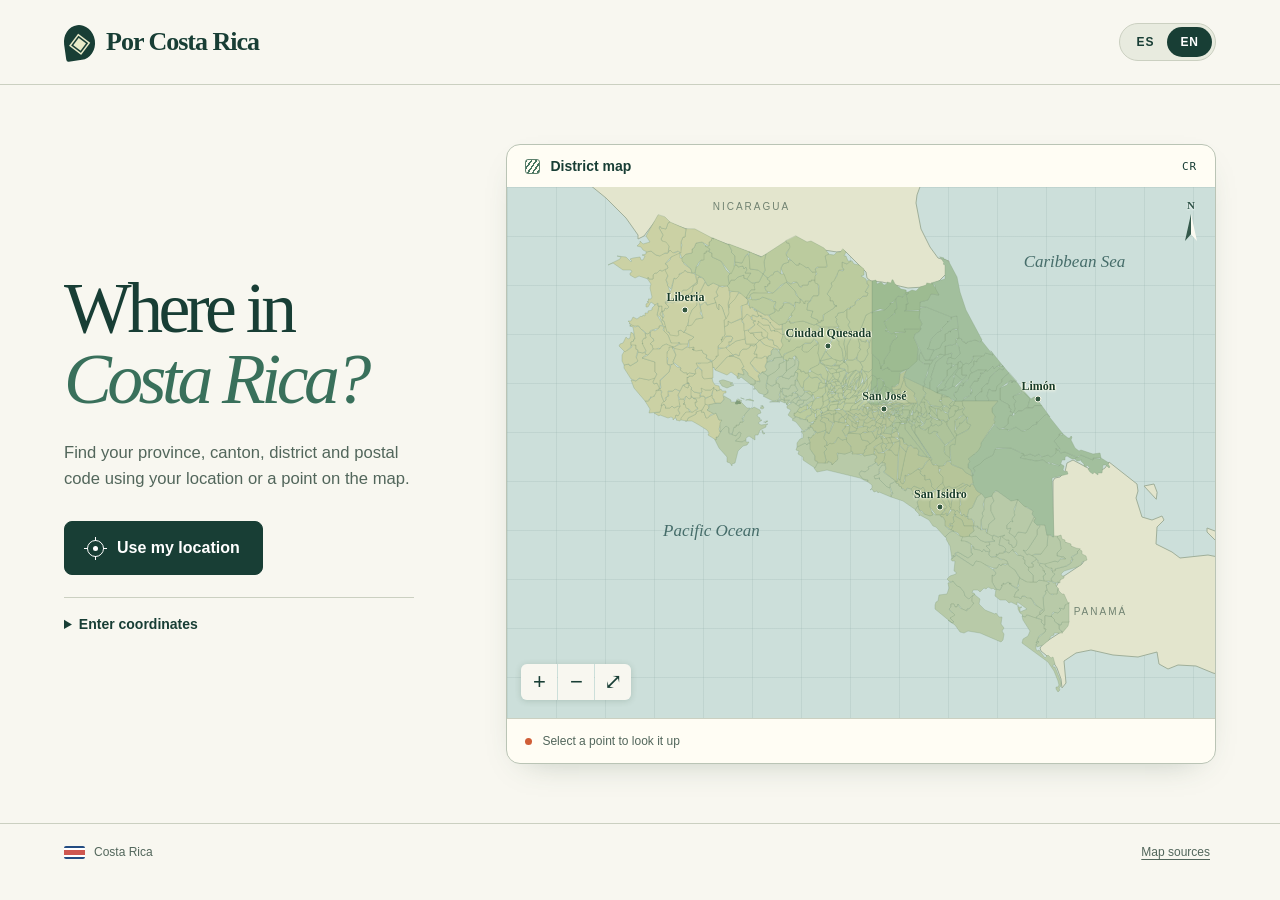
==== docs/index.html @ 9b142608 "Add bilingual Costa Rica district and postal code locator" ====
<!doctype html>
<html lang="es">
<head>
  <meta charset="utf-8"><meta name="viewport" content="width=device-width,initial-scale=1">
  <meta name="theme-color" content="#f6f5ed">
  <meta name="description" content="Encontrá la provincia, cantón, distrito y código postal de cualquier punto de Costa Rica.">
  <title>Por Costa Rica · Localizador</title>
  <link rel="stylesheet" href="leaflet.css"><link rel="stylesheet" href="site.css">
  <script defer src="leaflet.js"></script><script defer src="site.js"></script>
</head>
<body>
  <header><div class="brand"><span class="brand-mark" aria-hidden="true">◈</span>Por Costa Rica</div>
    <nav aria-label="Idioma / Language"><button lang="es" id="es" aria-label="Español">ES</button><button lang="en" id="en" aria-label="English">EN</button></nav>
  </header>
  <main>
    <section class="panel">
      <div class="intro" id="intro"><h1><span data-t="heading">¿Dónde en</span> <em>Costa Rica<span data-t="punct">?</span></em></h1><p data-t="intro">Encontrá tu provincia, cantón, distrito y código postal con tu ubicación o tocando el mapa.</p></div>
      <section id="answer" hidden aria-live="polite">
        <small data-t="district">Distrito</small><h2 id="districtName"></h2>
        <dl><div><dt data-t="province">Provincia</dt><dd id="province"></dd></div><div><dt data-t="canton">Cantón</dt><dd id="canton"></dd></div></dl>
        <div class="postal"><div><small data-t="postal">Código postal</small><strong id="code"></strong></div><button id="copy" data-t="copy">Copiar</button></div>
      </section>
      <button id="locate" class="primary"><span class="target" aria-hidden="true"></span><span data-t="locate">Usar mi ubicación</span></button>
      <p id="status" role="status"></p>
      <details id="coords"><summary data-t="coords">Ingresar coordenadas</summary>
        <form id="pointForm"><label for="point" data-t="latlon">Latitud, longitud</label><div class="inputs"><input id="point" placeholder="9.9333, -84.0833" required autocomplete="off"><button data-t="find">Buscar</button></div></form>
      </details>
    </section>
    <section class="atlas" aria-labelledby="mapTitle">
      <div class="atlas-head"><span class="swatch"></span><h2 id="mapTitle" data-t="map">Mapa de distritos</h2><span class="map-country">CR</span></div>
      <div class="mapwrap"><div id="map"></div><span class="compass" aria-hidden="true">N<i></i></span>
        <div class="controls"><button id="plus">+</button><button id="minus">−</button><button id="reset" class="reset">⤢</button></div>
        <button id="center" hidden data-t="center">Consultar centro del mapa</button>
      </div>
      <div class="atlas-foot"><span class="dot"></span><span id="mapHint" data-t="tap">Tocá un punto para consultarlo</span><span id="readout"></span></div>
    </section>
  </main>
  <footer><span class="country"><i aria-hidden="true"></i>Costa Rica</span><button id="sources" data-t="sources">Fuentes del mapa</button></footer>
  <dialog id="info"><button id="close">×</button><h2 data-t="sources">Fuentes del mapa</h2><p data-t="sourceText"></p><p><a href="https://geos.snitcr.go.cr/be/IGN_5_CO/wfs?service=WFS&amp;request=GetCapabilities">IGN · SNIT ↗</a> · <a href="https://sucursal.correos.go.cr/web/codigoPostal">Correos de Costa Rica ↗</a></p><p data-t="carto"></p></dialog>
</body></html>
---- docs/leaflet.css ----
/* required styles */

.leaflet-pane,
.leaflet-tile,
.leaflet-marker-icon,
.leaflet-marker-shadow,
.leaflet-tile-container,
.leaflet-pane > svg,
.leaflet-pane > canvas,
.leaflet-zoom-box,
.leaflet-image-layer,
.leaflet-layer {
	position: absolute;
	left: 0;
	top: 0;
	}
.leaflet-container {
	overflow: hidden;
	}
.leaflet-tile,
.leaflet-marker-icon,
.leaflet-marker-shadow {
	-webkit-user-select: none;
	   -moz-user-select: none;
	        user-select: none;
	  -webkit-user-drag: none;
	}
/* Prevents IE11 from highlighting tiles in blue */
.leaflet-tile::selection {
	background: transparent;
}
/* Safari renders non-retina tile on retina better with this, but Chrome is worse */
.leaflet-safari .leaflet-tile {
	image-rendering: -webkit-optimize-contrast;
	}
/* hack that prevents hw layers "stretching" when loading new tiles */
.leaflet-safari .leaflet-tile-container {
	width: 1600px;
	height: 1600px;
	-webkit-transform-origin: 0 0;
	}
.leaflet-marker-icon,
.leaflet-marker-shadow {
	display: block;
	}
/* .leaflet-container svg: reset svg max-width decleration shipped in Joomla! (joomla.org) 3.x */
/* .leaflet-container img: map is broken in FF if you have max-width: 100% on tiles */
.leaflet-container .leaflet-overlay-pane svg {
	max-width: none !important;
	max-height: none !important;
	}
.leaflet-container .leaflet-marker-pane img,
.leaflet-container .leaflet-shadow-pane img,
.leaflet-container .leaflet-tile-pane img,
.leaflet-container img.leaflet-image-layer,
.leaflet-container .leaflet-tile {
	max-width: none !important;
	max-height: none !important;
	width: auto;
	padding: 0;
	}

.leaflet-container img.leaflet-tile {
	/* See: https://bugs.chromium.org/p/chromium/issues/detail?id=600120 */
	mix-blend-mode: plus-lighter;
}

.leaflet-container.leaflet-touch-zoom {
	-ms-touch-action: pan-x pan-y;
	touch-action: pan-x pan-y;
	}
.leaflet-container.leaflet-touch-drag {
	-ms-touch-action: pinch-zoom;
	/* Fallback for FF which doesn't support pinch-zoom */
	touch-action: none;
	touch-action: pinch-zoom;
}
.leaflet-container.leaflet-touch-drag.leaflet-touch-zoom {
	-ms-touch-action: none;
	touch-action: none;
}
.leaflet-container {
	-webkit-tap-highlight-color: transparent;
}
.leaflet-container a {
	-webkit-tap-highlight-color: rgba(51, 181, 229, 0.4);
}
.leaflet-tile {
	filter: inherit;
	visibility: hidden;
	}
.leaflet-tile-loaded {
	visibility: inherit;
	}
.leaflet-zoom-box {
	width: 0;
	height: 0;
	-moz-box-sizing: border-box;
	     box-sizing: border-box;
	z-index: 800;
	}
/* workaround for https://bugzilla.mozilla.org/show_bug.cgi?id=888319 */
.leaflet-overlay-pane svg {
	-moz-user-select: none;
	}

.leaflet-pane         { z-index: 400; }

.leaflet-tile-pane    { z-index: 200; }
.leaflet-overlay-pane { z-index: 400; }
.leaflet-shadow-pane  { z-index: 500; }
.leaflet-marker-pane  { z-index: 600; }
.leaflet-tooltip-pane   { z-index: 650; }
.leaflet-popup-pane   { z-index: 700; }

.leaflet-map-pane canvas { z-index: 100; }
.leaflet-map-pane svg    { z-index: 200; }

.leaflet-vml-shape {
	width: 1px;
	height: 1px;
	}
.lvml {
	behavior: url(#default#VML);
	display: inline-block;
	position: absolute;
	}


/* control positioning */

.leaflet-control {
	position: relative;
	z-index: 800;
	pointer-events: visiblePainted; /* IE 9-10 doesn't have auto */
	pointer-events: auto;
	}
.leaflet-top,
.leaflet-bottom {
	position: absolute;
	z-index: 1000;
	pointer-events: none;
	}
.leaflet-top {
	top: 0;
	}
.leaflet-right {
	right: 0;
	}
.leaflet-bottom {
	bottom: 0;
	}
.leaflet-left {
	left: 0;
	}
.leaflet-control {
	float: left;
	clear: both;
	}
.leaflet-right .leaflet-control {
	float: right;
	}
.leaflet-top .leaflet-control {
	margin-top: 10px;
	}
.leaflet-bottom .leaflet-control {
	margin-bottom: 10px;
	}
.leaflet-left .leaflet-control {
	margin-left: 10px;
	}
.leaflet-right .leaflet-control {
	margin-right: 10px;
	}


/* zoom and fade animations */

.leaflet-fade-anim .leaflet-popup {
	opacity: 0;
	-webkit-transition: opacity 0.2s linear;
	   -moz-transition: opacity 0.2s linear;
	        transition: opacity 0.2s linear;
	}
.leaflet-fade-anim .leaflet-map-pane .leaflet-popup {
	opacity: 1;
	}
.leaflet-zoom-animated {
	-webkit-transform-origin: 0 0;
	    -ms-transform-origin: 0 0;
	        transform-origin: 0 0;
	}
svg.leaflet-zoom-animated {
	will-change: transform;
}

.leaflet-zoom-anim .leaflet-zoom-animated {
	-webkit-transition: -webkit-transform 0.25s cubic-bezier(0,0,0.25,1);
	   -moz-transition:    -moz-transform 0.25s cubic-bezier(0,0,0.25,1);
	        transition:         transform 0.25s cubic-bezier(0,0,0.25,1);
	}
.leaflet-zoom-anim .leaflet-tile,
.leaflet-pan-anim .leaflet-tile {
	-webkit-transition: none;
	   -moz-transition: none;
	        transition: none;
	}

.leaflet-zoom-anim .leaflet-zoom-hide {
	visibility: hidden;
	}


/* cursors */

.leaflet-interactive {
	cursor: pointer;
	}
.leaflet-grab {
	cursor: -webkit-grab;
	cursor:    -moz-grab;
	cursor:         grab;
	}
.leaflet-crosshair,
.leaflet-crosshair .leaflet-interactive {
	cursor: crosshair;
	}
.leaflet-popup-pane,
.leaflet-control {
	cursor: auto;
	}
.leaflet-dragging .leaflet-grab,
.leaflet-dragging .leaflet-grab .leaflet-interactive,
.leaflet-dragging .leaflet-marker-draggable {
	cursor: move;
	cursor: -webkit-grabbing;
	cursor:    -moz-grabbing;
	cursor:         grabbing;
	}

/* marker & overlays interactivity */
.leaflet-marker-icon,
.leaflet-marker-shadow,
.leaflet-image-layer,
.leaflet-pane > svg path,
.leaflet-tile-container {
	pointer-events: none;
	}

.leaflet-marker-icon.leaflet-interactive,
.leaflet-image-layer.leaflet-interactive,
.leaflet-pane > svg path.leaflet-interactive,
svg.leaflet-image-layer.leaflet-interactive path {
	pointer-events: visiblePainted; /* IE 9-10 doesn't have auto */
	pointer-events: auto;
	}

/* visual tweaks */

.leaflet-container {
	background: #ddd;
	outline-offset: 1px;
	}
.leaflet-container a {
	color: #0078A8;
	}
.leaflet-zoom-box {
	border: 2px dotted #38f;
	background: rgba(255,255,255,0.5);
	}


/* general typography */
.leaflet-container {
	font-family: "Helvetica Neue", Arial, Helvetica, sans-serif;
	font-size: 12px;
	font-size: 0.75rem;
	line-height: 1.5;
	}


/* general toolbar styles */

.leaflet-bar {
	box-shadow: 0 1px 5px rgba(0,0,0,0.65);
	border-radius: 4px;
	}
.leaflet-bar a {
	background-color: #fff;
	border-bottom: 1px solid #ccc;
	width: 26px;
	height: 26px;
	line-height: 26px;
	display: block;
	text-align: center;
	text-decoration: none;
	color: black;
	}
.leaflet-bar a,
.leaflet-control-layers-toggle {
	background-position: 50% 50%;
	background-repeat: no-repeat;
	display: block;
	}
.leaflet-bar a:hover,
.leaflet-bar a:focus {
	background-color: #f4f4f4;
	}
.leaflet-bar a:first-child {
	border-top-left-radius: 4px;
	border-top-right-radius: 4px;
	}
.leaflet-bar a:last-child {
	border-bottom-left-radius: 4px;
	border-bottom-right-radius: 4px;
	border-bottom: none;
	}
.leaflet-bar a.leaflet-disabled {
	cursor: default;
	background-color: #f4f4f4;
	color: #bbb;
	}

.leaflet-touch .leaflet-bar a {
	width: 30px;
	height: 30px;
	line-height: 30px;
	}
.leaflet-touch .leaflet-bar a:first-child {
	border-top-left-radius: 2px;
	border-top-right-radius: 2px;
	}
.leaflet-touch .leaflet-bar a:last-child {
	border-bottom-left-radius: 2px;
	border-bottom-right-radius: 2px;
	}

/* zoom control */

.leaflet-control-zoom-in,
.leaflet-control-zoom-out {
	font: bold 18px 'Lucida Console', Monaco, monospace;
	text-indent: 1px;
	}

.leaflet-touch .leaflet-control-zoom-in, .leaflet-touch .leaflet-control-zoom-out  {
	font-size: 22px;
	}


/* layers control */

.leaflet-control-layers {
	box-shadow: 0 1px 5px rgba(0,0,0,0.4);
	background: #fff;
	border-radius: 5px;
	}
.leaflet-control-layers-toggle {
	background-image: url(images/layers.png);
	width: 36px;
	height: 36px;
	}
.leaflet-retina .leaflet-control-layers-toggle {
	background-image: url(images/layers-2x.png);
	background-size: 26px 26px;
	}
.leaflet-touch .leaflet-control-layers-toggle {
	width: 44px;
	height: 44px;
	}
.leaflet-control-layers .leaflet-control-layers-list,
.leaflet-control-layers-expanded .leaflet-control-layers-toggle {
	display: none;
	}
.leaflet-control-layers-expanded .leaflet-control-layers-list {
	display: block;
	position: relative;
	}
.leaflet-control-layers-expanded {
	padding: 6px 10px 6px 6px;
	color: #333;
	background: #fff;
	}
.leaflet-control-layers-scrollbar {
	overflow-y: scroll;
	overflow-x: hidden;
	padding-right: 5px;
	}
.leaflet-control-layers-selector {
	margin-top: 2px;
	position: relative;
	top: 1px;
	}
.leaflet-control-layers label {
	display: block;
	font-size: 13px;
	font-size: 1.08333em;
	}
.leaflet-control-layers-separator {
	height: 0;
	border-top: 1px solid #ddd;
	margin: 5px -10px 5px -6px;
	}

/* Default icon URLs */
.leaflet-default-icon-path { /* used only in path-guessing heuristic, see L.Icon.Default */
	background-image: url(images/marker-icon.png);
	}


/* attribution and scale controls */

.leaflet-container .leaflet-control-attribution {
	background: #fff;
	background: rgba(255, 255, 255, 0.8);
	margin: 0;
	}
.leaflet-control-attribution,
.leaflet-control-scale-line {
	padding: 0 5px;
	color: #333;
	line-height: 1.4;
	}
.leaflet-control-attribution a {
	text-decoration: none;
	}
.leaflet-control-attribution a:hover,
.leaflet-control-attribution a:focus {
	text-decoration: underline;
	}
.leaflet-attribution-flag {
	display: inline !important;
	vertical-align: baseline !important;
	width: 1em;
	height: 0.6669em;
	}
.leaflet-left .leaflet-control-scale {
	margin-left: 5px;
	}
.leaflet-bottom .leaflet-control-scale {
	margin-bottom: 5px;
	}
.leaflet-control-scale-line {
	border: 2px solid #777;
	border-top: none;
	line-height: 1.1;
	padding: 2px 5px 1px;
	white-space: nowrap;
	-moz-box-sizing: border-box;
	     box-sizing: border-box;
	background: rgba(255, 255, 255, 0.8);
	text-shadow: 1px 1px #fff;
	}
.leaflet-control-scale-line:not(:first-child) {
	border-top: 2px solid #777;
	border-bottom: none;
	margin-top: -2px;
	}
.leaflet-control-scale-line:not(:first-child):not(:last-child) {
	border-bottom: 2px solid #777;
	}

.leaflet-touch .leaflet-control-attribution,
.leaflet-touch .leaflet-control-layers,
.leaflet-touch .leaflet-bar {
	box-shadow: none;
	}
.leaflet-touch .leaflet-control-layers,
.leaflet-touch .leaflet-bar {
	border: 2px solid rgba(0,0,0,0.2);
	background-clip: padding-box;
	}


/* popup */

.leaflet-popup {
	position: absolute;
	text-align: center;
	margin-bottom: 20px;
	}
.leaflet-popup-content-wrapper {
	padding: 1px;
	text-align: left;
	border-radius: 12px;
	}
.leaflet-popup-content {
	margin: 13px 24px 13px 20px;
	line-height: 1.3;
	font-size: 13px;
	font-size: 1.08333em;
	min-height: 1px;
	}
.leaflet-popup-content p {
	margin: 17px 0;
	margin: 1.3em 0;
	}
.leaflet-popup-tip-container {
	width: 40px;
	height: 20px;
	position: absolute;
	left: 50%;
	margin-top: -1px;
	margin-left: -20px;
	overflow: hidden;
	pointer-events: none;
	}
.leaflet-popup-tip {
	width: 17px;
	height: 17px;
	padding: 1px;

	margin: -10px auto 0;
	pointer-events: auto;

	-webkit-transform: rotate(45deg);
	   -moz-transform: rotate(45deg);
	    -ms-transform: rotate(45deg);
	        transform: rotate(45deg);
	}
.leaflet-popup-content-wrapper,
.leaflet-popup-tip {
	background: white;
	color: #333;
	box-shadow: 0 3px 14px rgba(0,0,0,0.4);
	}
.leaflet-container a.leaflet-popup-close-button {
	position: absolute;
	top: 0;
	right: 0;
	border: none;
	text-align: center;
	width: 24px;
	height: 24px;
	font: 16px/24px Tahoma, Verdana, sans-serif;
	color: #757575;
	text-decoration: none;
	background: transparent;
	}
.leaflet-container a.leaflet-popup-close-button:hover,
.leaflet-container a.leaflet-popup-close-button:focus {
	color: #585858;
	}
.leaflet-popup-scrolled {
	overflow: auto;
	}

.leaflet-oldie .leaflet-popup-content-wrapper {
	-ms-zoom: 1;
	}
.leaflet-oldie .leaflet-popup-tip {
	width: 24px;
	margin: 0 auto;

	-ms-filter: "progid:DXImageTransform.Microsoft.Matrix(M11=0.70710678, M12=0.70710678, M21=-0.70710678, M22=0.70710678)";
	filter: progid:DXImageTransform.Microsoft.Matrix(M11=0.70710678, M12=0.70710678, M21=-0.70710678, M22=0.70710678);
	}

.leaflet-oldie .leaflet-control-zoom,
.leaflet-oldie .leaflet-control-layers,
.leaflet-oldie .leaflet-popup-content-wrapper,
.leaflet-oldie .leaflet-popup-tip {
	border: 1px solid #999;
	}


/* div icon */

.leaflet-div-icon {
	background: #fff;
	border: 1px solid #666;
	}


/* Tooltip */
/* Base styles for the element that has a tooltip */
.leaflet-tooltip {
	position: absolute;
	padding: 6px;
	background-color: #fff;
	border: 1px solid #fff;
	border-radius: 3px;
	color: #222;
	white-space: nowrap;
	-webkit-user-select: none;
	-moz-user-select: none;
	-ms-user-select: none;
	user-select: none;
	pointer-events: none;
	box-shadow: 0 1px 3px rgba(0,0,0,0.4);
	}
.leaflet-tooltip.leaflet-interactive {
	cursor: pointer;
	pointer-events: auto;
	}
.leaflet-tooltip-top:before,
.leaflet-tooltip-bottom:before,
.leaflet-tooltip-left:before,
.leaflet-tooltip-right:before {
	position: absolute;
	pointer-events: none;
	border: 6px solid transparent;
	background: transparent;
	content: "";
	}

/* Directions */

.leaflet-tooltip-bottom {
	margin-top: 6px;
}
.leaflet-tooltip-top {
	margin-top: -6px;
}
.leaflet-tooltip-bottom:before,
.leaflet-tooltip-top:before {
	left: 50%;
	margin-left: -6px;
	}
.leaflet-tooltip-top:before {
	bottom: 0;
	margin-bottom: -12px;
	border-top-color: #fff;
	}
.leaflet-tooltip-bottom:before {
	top: 0;
	margin-top: -12px;
	margin-left: -6px;
	border-bottom-color: #fff;
	}
.leaflet-tooltip-left {
	margin-left: -6px;
}
.leaflet-tooltip-right {
	margin-left: 6px;
}
.leaflet-tooltip-left:before,
.leaflet-tooltip-right:before {
	top: 50%;
	margin-top: -6px;
	}
.leaflet-tooltip-left:before {
	right: 0;
	margin-right: -12px;
	border-left-color: #fff;
	}
.leaflet-tooltip-right:before {
	left: 0;
	margin-left: -12px;
	border-right-color: #fff;
	}

/* Printing */

@media print {
	/* Prevent printers from removing background-images of controls. */
	.leaflet-control {
		-webkit-print-color-adjust: exact;
		print-color-adjust: exact;
		}
	}
---- docs/site.css ----
:root{--paper:#f8f7f0;--ink:#183e35;--soft:#52665b;--line:#cbd0c1;--orange:#d05e37;color:var(--ink);background:var(--paper);font:16px/1.5 "Segoe UI",Arial,sans-serif}
*{box-sizing:border-box}body{margin:0}button,input,summary{font:inherit}button,summary{cursor:pointer}button{color:inherit}button:focus-visible,summary:focus-visible,a:focus-visible,input:focus-visible{outline:3px solid #b85827;outline-offset:3px}[hidden]{display:none!important}
header,footer,main{max-width:1536px;margin:auto}header,footer{display:flex;align-items:center;justify-content:space-between}header{padding:23px 5vw;border-bottom:1px solid var(--line)}.brand{display:flex;gap:11px;align-items:center;font:bold 26px/1 Georgia,serif;letter-spacing:-1px}.brand-mark{border-radius:55% 55% 55% 8%;background:var(--ink);color:#e9ebc9;display:grid;place-items:center;height:35px;width:31px;font:28px Georgia;transform:rotate(-8deg)}nav{display:flex;background:#e8ebdf;border:1px solid var(--line);padding:3px;border-radius:30px}nav button{border:none;background:none;border-radius:20px;font-size:12px;font-weight:700;letter-spacing:.08em;padding:6px 13px}nav button[aria-pressed=true]{background:var(--ink);color:white}
main{padding:clamp(34px,6vh,86px) 5vw;display:grid;grid-template-columns:minmax(255px,.72fr) minmax(0,1.35fr);align-items:center;gap:clamp(32px,5vw,90px);min-height:calc(100svh - 162px)}.panel{max-width:450px}.intro h1{font:normal clamp(55px,5.6vw,88px)/.99 Georgia,serif;letter-spacing:-.063em;margin:0 0 25px}.intro h1 em{display:block;color:#39705b;font-weight:400}.intro p{color:var(--soft);font-size:clamp(16px,1.3vw,20px);max-width:350px;line-height:1.6;margin:0 0 28px}.primary{background:var(--ink);border:1px solid var(--ink);padding:14px 22px;min-height:51px;color:white;border-radius:8px;display:flex;align-items:center;gap:13px;font-weight:600}.primary:hover{background:#295848}.target{width:17px;height:17px;border:1.5px solid currentColor;border-radius:50%;position:relative;display:grid;place-items:center}.target:before{content:'';width:5px;height:5px;border-radius:50%;background:currentColor}.target:after{position:absolute;content:'';inset:-4px;background:linear-gradient(currentColor,currentColor) center top/1px 4px no-repeat,linear-gradient(currentColor,currentColor) center bottom/1px 4px no-repeat,linear-gradient(currentColor,currentColor) left center/4px 1px no-repeat,linear-gradient(currentColor,currentColor) right center/4px 1px no-repeat}#status{font-size:14px;line-height:1.5;color:#7c482f}#status:empty{margin:0}details{margin-top:22px;border-top:1px solid var(--line);padding-top:16px;max-width:350px}summary{font-size:14px;font-weight:600}form label{display:block;font-size:13px;margin:12px 0 5px}.inputs{display:flex;gap:6px}input{min-width:0;flex:1;border:1px solid #819385;padding:8px;border-radius:4px;background:#fffef8}.inputs button,.postal button,#center{border:1px solid #a7b8a8;background:var(--paper);border-radius:5px;padding:6px 12px}
.atlas{background:#fffdf4;border:1px solid #bac4b5;border-radius:14px;overflow:hidden;box-shadow:0 12px 34px -20px #34554066}.atlas-head,.atlas-foot{display:flex;align-items:center;padding:13px 18px;gap:10px}.atlas-head h2{margin:0;font:600 14px "Segoe UI",sans-serif}.swatch{width:15px;height:15px;background:repeating-linear-gradient(125deg,#477460 0 1.5px,transparent 1.5px 4px);border:1px solid #5d816d;border-radius:3px}.map-country,#readout{margin-left:auto;font:11px ui-monospace,monospace;letter-spacing:.08em}.mapwrap{position:relative}.mapwrap,#map{height:clamp(370px,59vh,660px)}#map{background-color:#ccdfda;background-image:linear-gradient(#8faaa733 1px,transparent 1px),linear-gradient(90deg,#8faaa733 1px,transparent 1px);background-size:49px 49px;cursor:crosshair}.atlas-foot{border-top:1px solid var(--line);font-size:12px;color:var(--soft);min-height:44px}.dot{background:var(--orange);border-radius:50%;width:7px;height:7px}.compass,.controls,#center{position:absolute;z-index:500}.compass{right:18px;top:12px;display:grid;justify-items:center;gap:3px;font:600 11px Georgia;color:#2d5247;text-shadow:0 1px 2px white;pointer-events:none}.compass i{width:12px;height:27px;background:linear-gradient(90deg,#34594b 50%,#fbfaf1 50%);clip-path:polygon(50% 0,100% 100%,50% 75%,0 100%)}.controls{left:14px;bottom:18px;display:flex;gap:1px;border-radius:6px;overflow:hidden;box-shadow:0 1px 6px #34543c33}.controls button{width:36px;height:36px;background:var(--paper);border:none;font-size:22px;line-height:1}#center{bottom:22px;right:12px;font-size:12px}.place-label,.water-label,.neighbor-label{background:none;border:none;white-space:nowrap;text-align:center;pointer-events:none}.place-label span,.water-label span,.neighbor-label span{display:inline-block;transform:translate(-50%,-50%)}.place-label{color:#183c2a;font:600 12px Georgia;text-shadow:0 1px 3px #ffffed,1px 0 #ffffed,-1px 0 #ffffed}.water-label{color:#466d6a;font:italic 17px Georgia}.neighbor-label{color:#708271;font:10px "Segoe UI",sans-serif;letter-spacing:2px}.pin{border-radius:50% 50% 50% 0;background:#be502e;border:3px solid white;transform:rotate(-45deg);box-shadow:0 2px 7px #254b3966;width:25px;height:25px}.leaflet-control-attribution{font-size:9px!important}
small,dt{color:var(--soft);font-size:13px}#answer h2,dialog h2{font:normal clamp(36px,4.5vw,66px)/1.08 Georgia;margin:4px 0 15px;letter-spacing:-.04em}dl{margin:0}dl div,.postal{display:flex;align-items:center;justify-content:space-between;border-top:1px solid var(--line);padding:8px 0}dd{margin:0;font-weight:600}.postal{padding:12px 0 20px}.postal strong{display:block;font:500 32px/1.2 ui-monospace,monospace;letter-spacing:.04em}.postal button{font-size:13px}footer{border-top:1px solid var(--line);padding:18px 5vw;font-size:12px;color:var(--soft)}footer button{background:none;border:0;text-decoration:underline;text-underline-offset:3px}.country{display:flex;gap:9px;align-items:center}.country i{width:21px;height:13px;background:linear-gradient(#234c82 16%,#fff 16% 33%,#ce5750 33% 67%,white 67% 84%,#234c82 84%);border-radius:2px}dialog{max-width:min(460px,90vw);border:1px solid var(--line);border-radius:12px;background:var(--paper);color:var(--ink);padding:30px}dialog::backdrop{background:#173e3566}dialog a{color:var(--ink)}dialog h2{font-size:30px}#close{float:right;background:none;border:0;font-size:24px}
@media(max-width:760px){header{padding:14px 5vw}.brand{font-size:22px}.brand-mark{height:29px;width:26px;font-size:23px}main{display:flex;flex-direction:column;align-items:stretch;gap:22px;padding:24px 5vw;min-height:0}.panel{max-width:none}.intro h1{font-size:clamp(38px,8vw,57px);margin-bottom:10px}.intro h1 em{display:inline}.intro p{margin:0 0 15px;max-width:540px;font-size:15px}.primary{min-height:45px;padding:10px 16px}details{margin-top:12px;padding-top:10px;max-width:none}.mapwrap,#map{height:clamp(330px,48svh,485px)}.atlas-head,.atlas-foot{padding:10px 12px}#readout{font-size:9px}.atlas-foot{gap:6px}.postal{padding-bottom:10px}#answer h2{font-size:37px}.place-label{font-size:11px}.water-label{font-size:13px}}
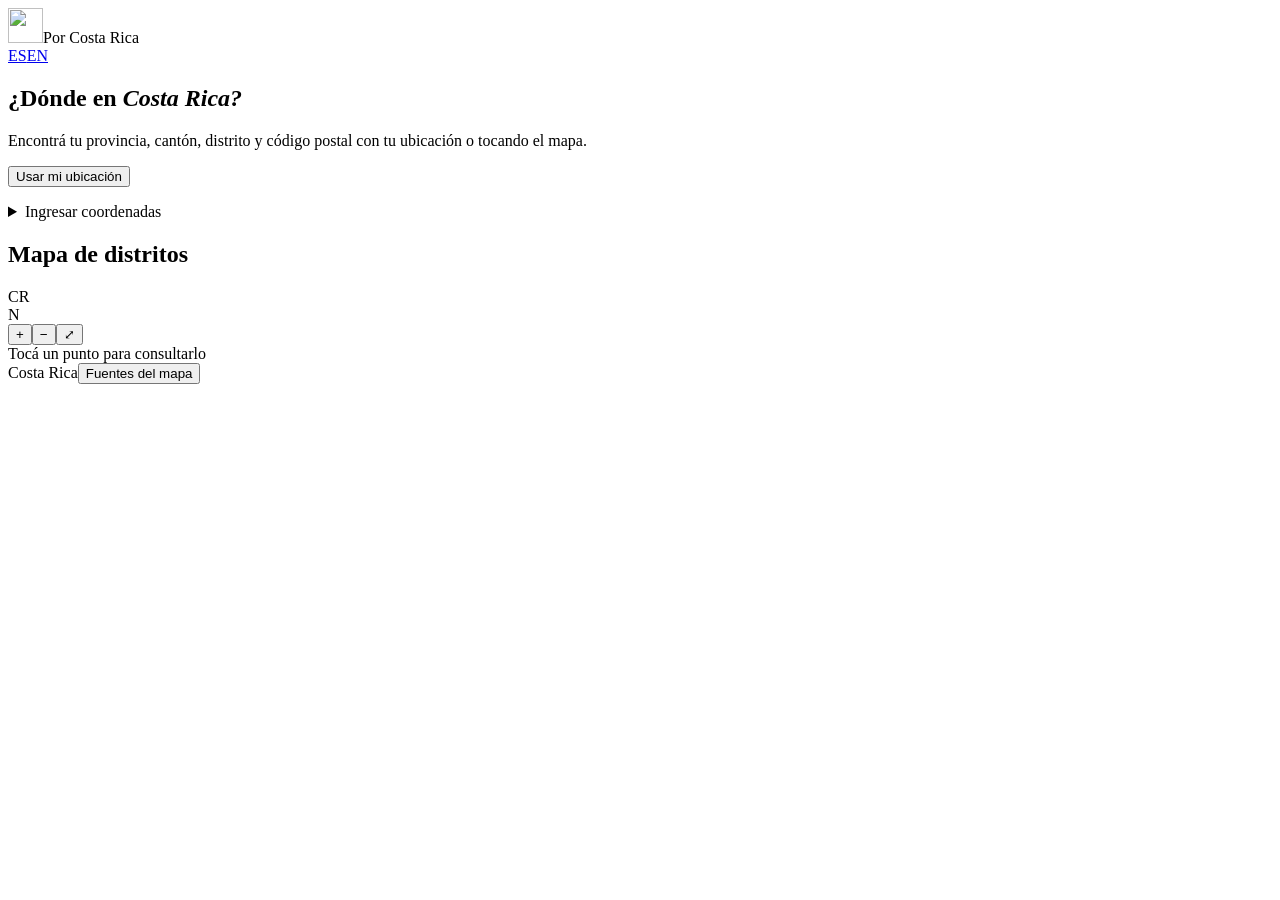
==== commit 1128e2c0: "Publish crawlable bilingual pages, flag favicon and analytics setup" ====
--- a/docs/index.html
+++ b/docs/index.html
@@ -1,16 +1,23 @@
 <!doctype html>
 <html lang="es">
 <head>
+  <base href="/">
   <meta charset="utf-8"><meta name="viewport" content="width=device-width,initial-scale=1">
   <meta name="theme-color" content="#f6f5ed">
   <meta name="description" content="Encontrá la provincia, cantón, distrito y código postal de cualquier punto de Costa Rica.">
-  <title>Por Costa Rica · Localizador</title>
+  <title>Código postal y distrito de Costa Rica por ubicación | Por Costa Rica</title>
+  <link rel="icon" type="image/png" sizes="192x192" href="flag.png">
+  <link rel="apple-touch-icon" href="flag.png">
+  <link rel="canonical" href="https://porcostarica.com/">
+  <link rel="alternate" hreflang="es" href="https://porcostarica.com/es/">
+  <link rel="alternate" hreflang="en" href="https://porcostarica.com/en/">
+  <link rel="alternate" hreflang="x-default" href="https://porcostarica.com/">
   <link rel="stylesheet" href="leaflet.css"><link rel="stylesheet" href="site.css">
-  <script defer src="leaflet.js"></script><script defer src="site.js"></script>
+  <script defer src="leaflet.js"></script><script defer src="analytics.js"></script><script type="module" src="site.js"></script>
 </head>
 <body>
-  <header><div class="brand"><span class="brand-mark" aria-hidden="true">◈</span>Por Costa Rica</div>
-    <nav aria-label="Idioma / Language"><button lang="es" id="es" aria-label="Español">ES</button><button lang="en" id="en" aria-label="English">EN</button></nav>
+  <header><div class="brand"><img src="flag.png" width="35" height="35" alt="">Por Costa Rica</div>
+    <nav aria-label="Idioma / Language"><a href="es/" lang="es" id="es" aria-label="Español">ES</a><a href="en/" lang="en" id="en" aria-label="English">EN</a></nav>
   </header>
   <main>
     <section class="panel">
--- a/docs/site.css
+++ b/docs/site.css
@@ -1,6 +1,6 @@
 :root{--paper:#f8f7f0;--ink:#183e35;--soft:#52665b;--line:#cbd0c1;--orange:#d05e37;color:var(--ink);background:var(--paper);font:16px/1.5 "Segoe UI",Arial,sans-serif}
 *{box-sizing:border-box}body{margin:0}button,input,summary{font:inherit}button,summary{cursor:pointer}button{color:inherit}button:focus-visible,summary:focus-visible,a:focus-visible,input:focus-visible{outline:3px solid #b85827;outline-offset:3px}[hidden]{display:none!important}
-header,footer,main{max-width:1536px;margin:auto}header,footer{display:flex;align-items:center;justify-content:space-between}header{padding:23px 5vw;border-bottom:1px solid var(--line)}.brand{display:flex;gap:11px;align-items:center;font:bold 26px/1 Georgia,serif;letter-spacing:-1px}.brand-mark{border-radius:55% 55% 55% 8%;background:var(--ink);color:#e9ebc9;display:grid;place-items:center;height:35px;width:31px;font:28px Georgia;transform:rotate(-8deg)}nav{display:flex;background:#e8ebdf;border:1px solid var(--line);padding:3px;border-radius:30px}nav button{border:none;background:none;border-radius:20px;font-size:12px;font-weight:700;letter-spacing:.08em;padding:6px 13px}nav button[aria-pressed=true]{background:var(--ink);color:white}
+header,footer,main{max-width:1536px;margin:auto}header,footer{display:flex;align-items:center;justify-content:space-between}header{padding:23px 5vw;border-bottom:1px solid var(--line)}.brand{display:flex;gap:11px;align-items:center;font:bold 26px/1 Georgia,serif;letter-spacing:-1px}.brand-mark{border-radius:55% 55% 55% 8%;background:var(--ink);color:#e9ebc9;display:grid;place-items:center;height:35px;width:31px;font:28px Georgia;transform:rotate(-8deg)}nav{display:flex;background:#e8ebdf;border:1px solid var(--line);padding:3px;border-radius:30px}nav a{text-decoration:none;color:inherit;border:none;background:none;border-radius:20px;font-size:12px;font-weight:700;letter-spacing:.08em;padding:6px 13px}nav a[aria-current=true]{background:var(--ink);color:white}
 main{padding:clamp(34px,6vh,86px) 5vw;display:grid;grid-template-columns:minmax(255px,.72fr) minmax(0,1.35fr);align-items:center;gap:clamp(32px,5vw,90px);min-height:calc(100svh - 162px)}.panel{max-width:450px}.intro h1{font:normal clamp(55px,5.6vw,88px)/.99 Georgia,serif;letter-spacing:-.063em;margin:0 0 25px}.intro h1 em{display:block;color:#39705b;font-weight:400}.intro p{color:var(--soft);font-size:clamp(16px,1.3vw,20px);max-width:350px;line-height:1.6;margin:0 0 28px}.primary{background:var(--ink);border:1px solid var(--ink);padding:14px 22px;min-height:51px;color:white;border-radius:8px;display:flex;align-items:center;gap:13px;font-weight:600}.primary:hover{background:#295848}.target{width:17px;height:17px;border:1.5px solid currentColor;border-radius:50%;position:relative;display:grid;place-items:center}.target:before{content:'';width:5px;height:5px;border-radius:50%;background:currentColor}.target:after{position:absolute;content:'';inset:-4px;background:linear-gradient(currentColor,currentColor) center top/1px 4px no-repeat,linear-gradient(currentColor,currentColor) center bottom/1px 4px no-repeat,linear-gradient(currentColor,currentColor) left center/4px 1px no-repeat,linear-gradient(currentColor,currentColor) right center/4px 1px no-repeat}#status{font-size:14px;line-height:1.5;color:#7c482f}#status:empty{margin:0}details{margin-top:22px;border-top:1px solid var(--line);padding-top:16px;max-width:350px}summary{font-size:14px;font-weight:600}form label{display:block;font-size:13px;margin:12px 0 5px}.inputs{display:flex;gap:6px}input{min-width:0;flex:1;border:1px solid #819385;padding:8px;border-radius:4px;background:#fffef8}.inputs button,.postal button,#center{border:1px solid #a7b8a8;background:var(--paper);border-radius:5px;padding:6px 12px}
 .atlas{background:#fffdf4;border:1px solid #bac4b5;border-radius:14px;overflow:hidden;box-shadow:0 12px 34px -20px #34554066}.atlas-head,.atlas-foot{display:flex;align-items:center;padding:13px 18px;gap:10px}.atlas-head h2{margin:0;font:600 14px "Segoe UI",sans-serif}.swatch{width:15px;height:15px;background:repeating-linear-gradient(125deg,#477460 0 1.5px,transparent 1.5px 4px);border:1px solid #5d816d;border-radius:3px}.map-country,#readout{margin-left:auto;font:11px ui-monospace,monospace;letter-spacing:.08em}.mapwrap{position:relative}.mapwrap,#map{height:clamp(370px,59vh,660px)}#map{background-color:#ccdfda;background-image:linear-gradient(#8faaa733 1px,transparent 1px),linear-gradient(90deg,#8faaa733 1px,transparent 1px);background-size:49px 49px;cursor:crosshair}.atlas-foot{border-top:1px solid var(--line);font-size:12px;color:var(--soft);min-height:44px}.dot{background:var(--orange);border-radius:50%;width:7px;height:7px}.compass,.controls,#center{position:absolute;z-index:500}.compass{right:18px;top:12px;display:grid;justify-items:center;gap:3px;font:600 11px Georgia;color:#2d5247;text-shadow:0 1px 2px white;pointer-events:none}.compass i{width:12px;height:27px;background:linear-gradient(90deg,#34594b 50%,#fbfaf1 50%);clip-path:polygon(50% 0,100% 100%,50% 75%,0 100%)}.controls{left:14px;bottom:18px;display:flex;gap:1px;border-radius:6px;overflow:hidden;box-shadow:0 1px 6px #34543c33}.controls button{width:36px;height:36px;background:var(--paper);border:none;font-size:22px;line-height:1}#center{bottom:22px;right:12px;font-size:12px}.place-label,.water-label,.neighbor-label{background:none;border:none;white-space:nowrap;text-align:center;pointer-events:none}.place-label span,.water-label span,.neighbor-label span{display:inline-block;transform:translate(-50%,-50%)}.place-label{color:#183c2a;font:600 12px Georgia;text-shadow:0 1px 3px #ffffed,1px 0 #ffffed,-1px 0 #ffffed}.water-label{color:#466d6a;font:italic 17px Georgia}.neighbor-label{color:#708271;font:10px "Segoe UI",sans-serif;letter-spacing:2px}.pin{border-radius:50% 50% 50% 0;background:#be502e;border:3px solid white;transform:rotate(-45deg);box-shadow:0 2px 7px #254b3966;width:25px;height:25px}.leaflet-control-attribution{font-size:9px!important}
 small,dt{color:var(--soft);font-size:13px}#answer h2,dialog h2{font:normal clamp(36px,4.5vw,66px)/1.08 Georgia;margin:4px 0 15px;letter-spacing:-.04em}dl{margin:0}dl div,.postal{display:flex;align-items:center;justify-content:space-between;border-top:1px solid var(--line);padding:8px 0}dd{margin:0;font-weight:600}.postal{padding:12px 0 20px}.postal strong{display:block;font:500 32px/1.2 ui-monospace,monospace;letter-spacing:.04em}.postal button{font-size:13px}footer{border-top:1px solid var(--line);padding:18px 5vw;font-size:12px;color:var(--soft)}footer button{background:none;border:0;text-decoration:underline;text-underline-offset:3px}.country{display:flex;gap:9px;align-items:center}.country i{width:21px;height:13px;background:linear-gradient(#234c82 16%,#fff 16% 33%,#ce5750 33% 67%,white 67% 84%,#234c82 84%);border-radius:2px}dialog{max-width:min(460px,90vw);border:1px solid var(--line);border-radius:12px;background:var(--paper);color:var(--ink);padding:30px}dialog::backdrop{background:#173e3566}dialog a{color:var(--ink)}dialog h2{font-size:30px}#close{float:right;background:none;border:0;font-size:24px}
